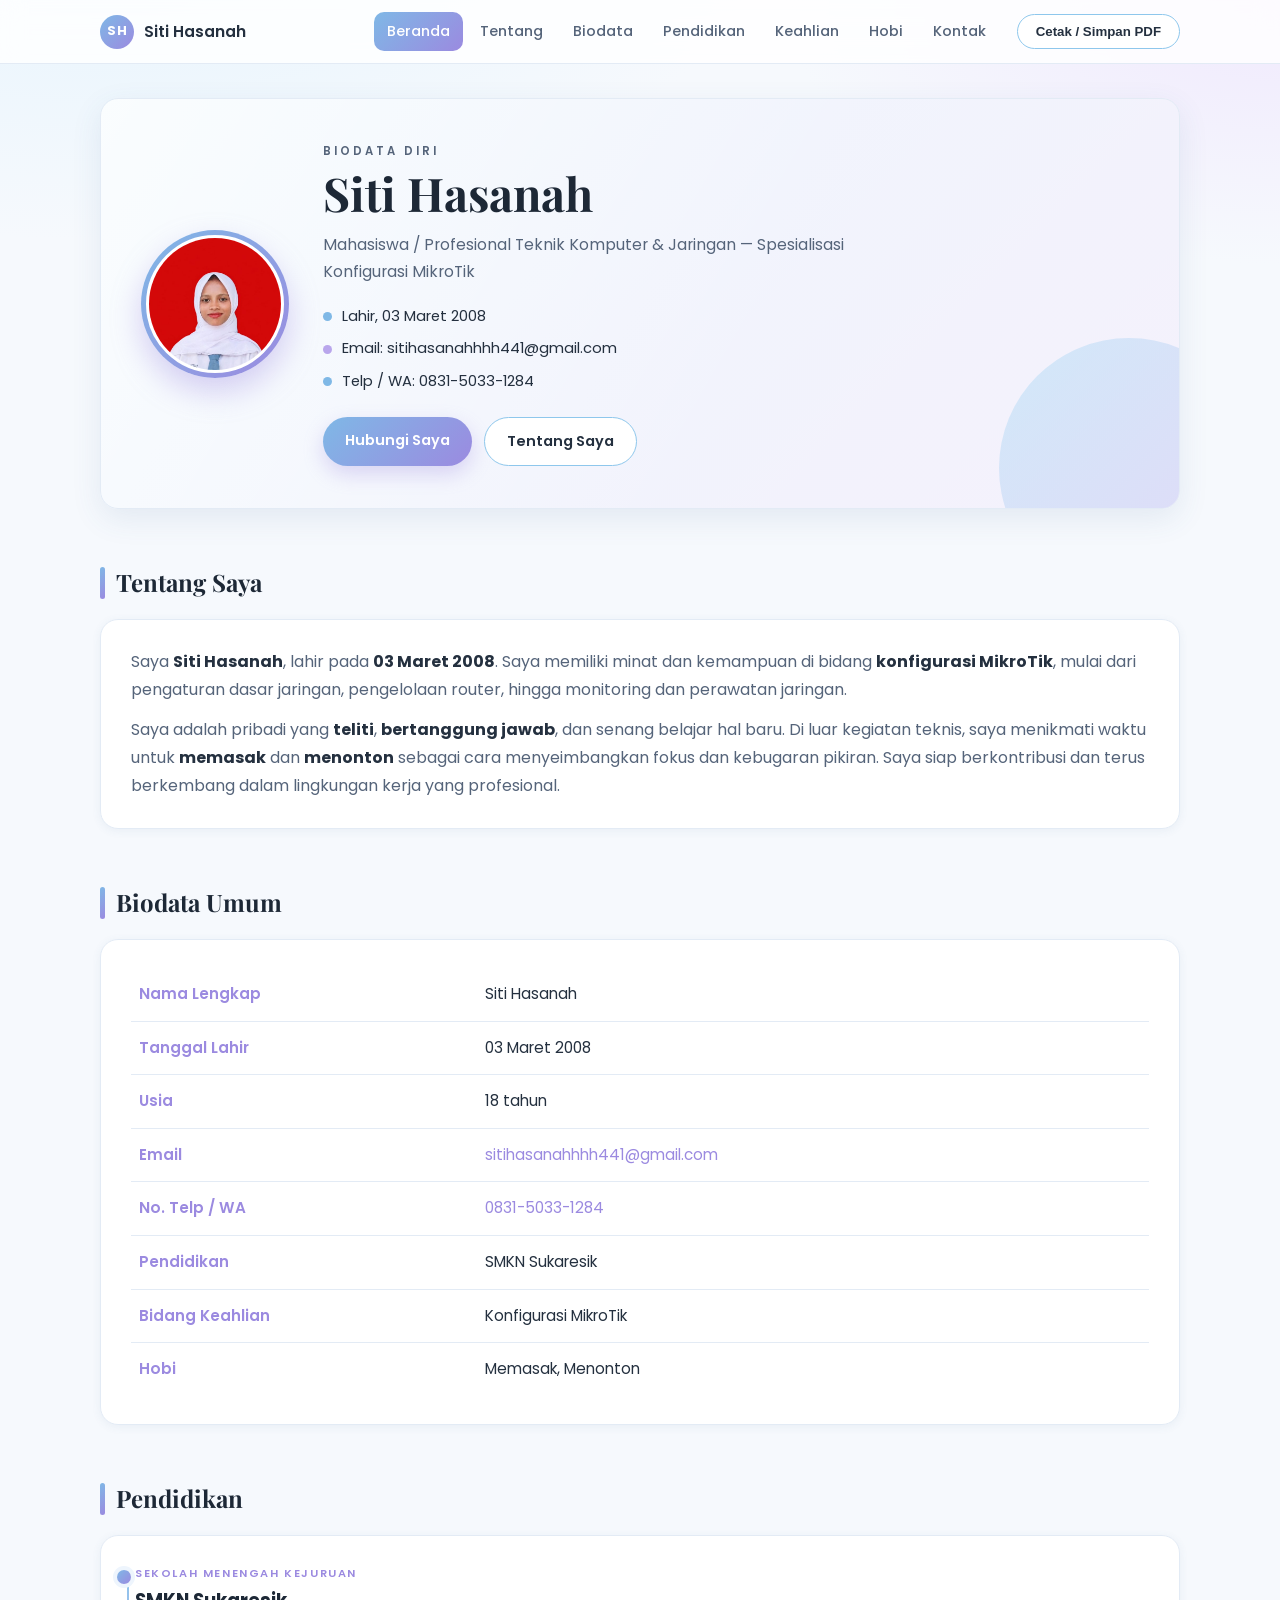
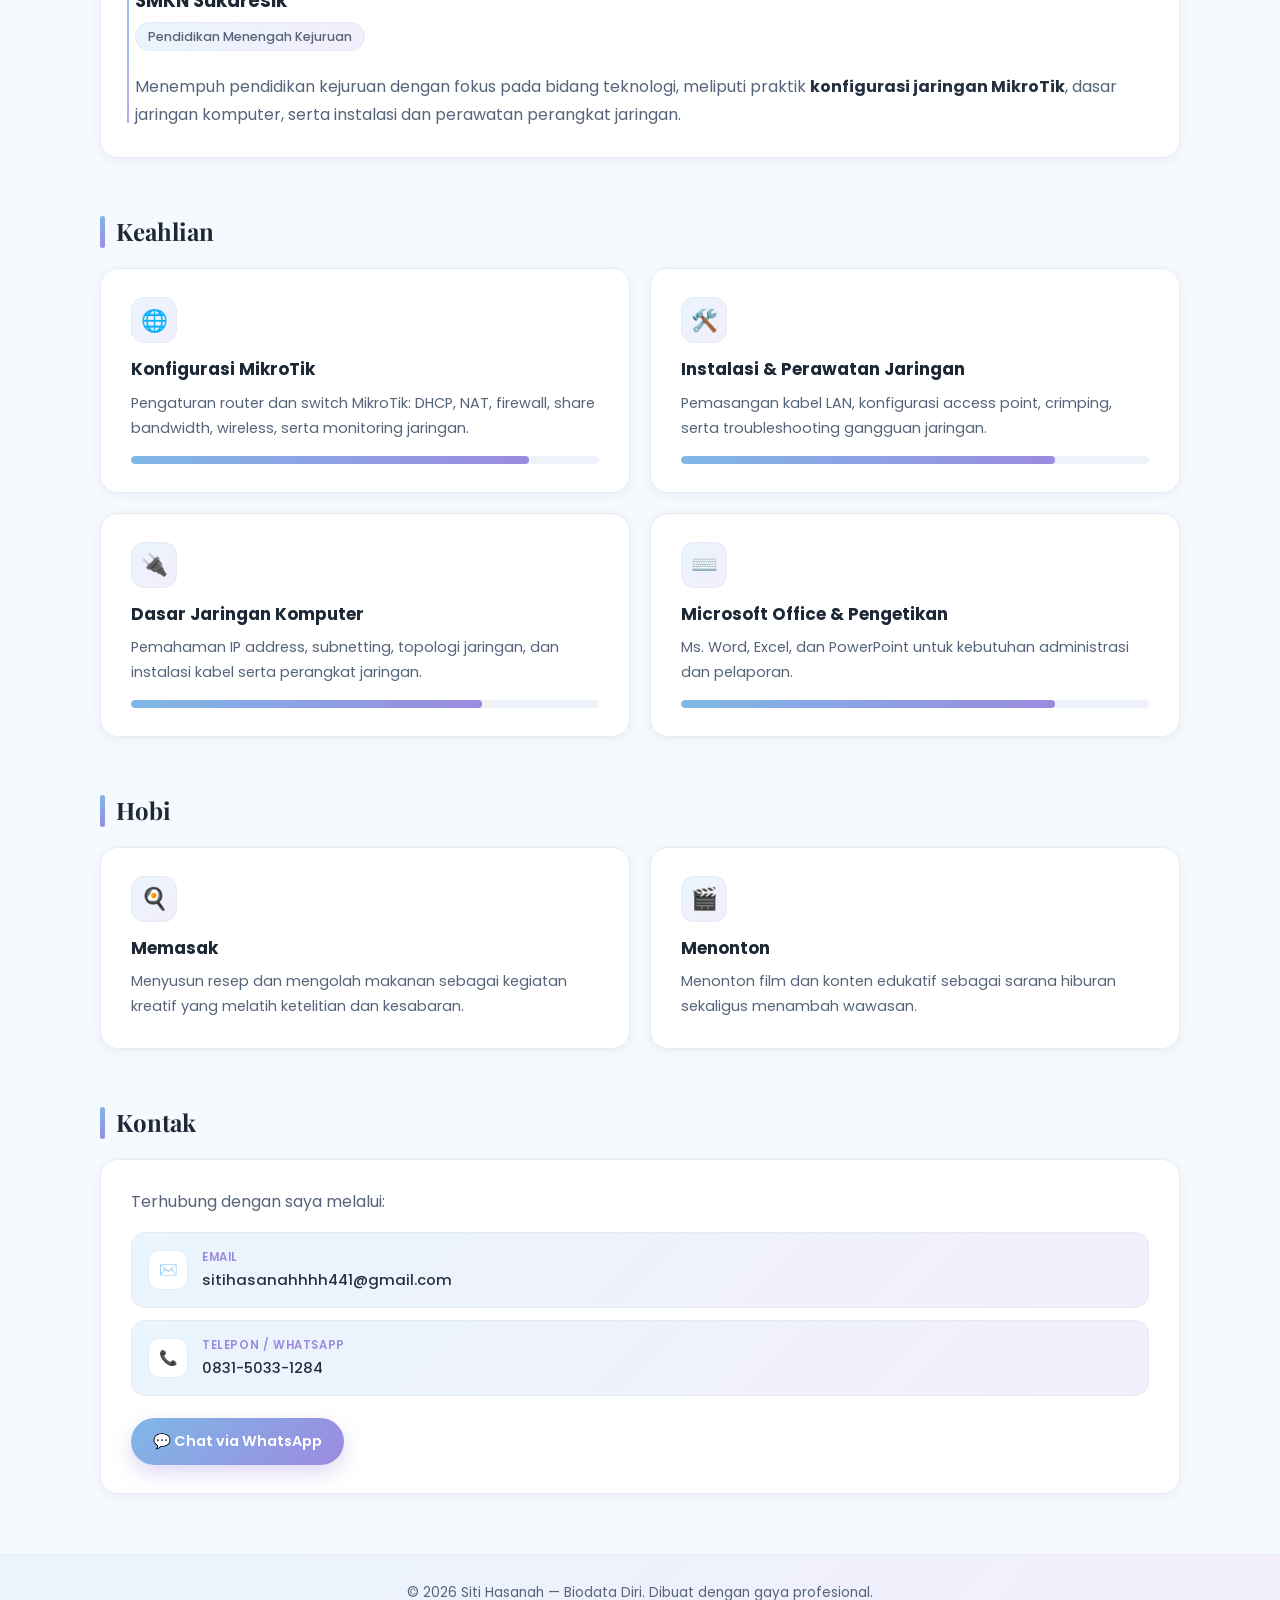
==== index.html @ 8070ae45 "Website biodata Siti Hasanah" ====
<!DOCTYPE html>
<html lang="id">
<head>
  <meta charset="UTF-8">
  <meta name="viewport" content="width=device-width, initial-scale=1.0">
  <meta name="description" content="Biodata resmi Siti Hasanah - Keahlian Konfigurasi MikroTik">
  <meta name="author" content="Siti Hasanah">
  <meta name="robots" content="index, follow">

  <!-- Open Graph / pratinjau saat link dibagikan -->
  <meta property="og:type" content="profile">
  <meta property="og:title" content="Biodata Diri | Siti Hasanah">
  <meta property="og:description" content="Biodata resmi Siti Hasanah — Keahlian Konfigurasi MikroTik.">
  <meta property="og:image" content="profil-web.jpg">
  <meta name="twitter:card" content="summary">

  <!-- Ikon tab browser (SVG, tanpa file tambahan) -->
  <link rel="icon" href="data:image/svg+xml,%3Csvg xmlns='http://www.w3.org/2000/svg' viewBox='0 0 64 64'%3E%3Cdefs%3E%3ClinearGradient id='g' x1='0' y1='0' x2='1' y2='1'%3E%3Cstop offset='0' stop-color='%237fb8e6'/%3E%3Cstop offset='1' stop-color='%239b8ae0'/%3E%3C/linearGradient%3E%3C/defs%3E%3Crect width='64' height='64' rx='14' fill='url(%23g)'/%3E%3Ctext x='32' y='43' font-family='Arial,sans-serif' font-size='28' font-weight='bold' fill='%23fff' text-anchor='middle'%3ESH%3C/text%3E%3C/svg%3E">

  <title>Biodata Diri | Siti Hasanah</title>
  <link rel="preconnect" href="https://fonts.googleapis.com">
  <link rel="preconnect" href="https://fonts.gstatic.com" crossorigin>
  <link href="https://fonts.googleapis.com/css2?family=Poppins:wght@300;400;500;600;700&family=Playfair+Display:wght@600;700&display=swap" rel="stylesheet">
  <link rel="stylesheet" href="style.css">
</head>
<body>

  <!-- ===== NAVBAR ===== -->
  <header class="navbar">
    <div class="container nav-inner">
      <a href="#profil" class="brand"><span class="brand-initials">SH</span> Siti Hasanah</a>
      <nav class="nav-links" id="navLinks">
        <a href="#profil" class="active">Beranda</a>
        <a href="#tentang">Tentang</a>
        <a href="#biodata">Biodata</a>
        <a href="#pendidikan">Pendidikan</a>
        <a href="#keahlian">Keahlian</a>
        <a href="#hobi">Hobi</a>
        <a href="#kontak">Kontak</a>
      </nav>
      <button class="btn btn-outline btn-print" onclick="window.print()">Cetak / Simpan PDF</button>
      <button class="nav-toggle" id="navToggle" aria-label="Buka menu">☰</button>
    </div>
  </header>

  <main class="container">

    <!-- ===== HERO / PROFIL ===== -->
    <section id="profil" class="hero card">
      <div class="hero-avatar">
        <img src="profil-web.jpg" alt="Foto profil Siti Hasanah" width="500" height="665">
      </div>
      <div class="hero-text">
        <p class="eyebrow">Biodata Diri</p>
        <h1>Siti Hasanah</h1>
        <p class="tagline">Mahasiswa / Profesional Teknik Komputer &amp; Jaringan — Spesialisasi Konfigurasi MikroTik</p>
        <ul class="hero-quick">
          <li><span class="dot dot-blue"></span>Lahir, 03 Maret 2008</li>
          <li><span class="dot dot-lilac"></span>Email: sitihasanahhhh441@gmail.com</li>
          <li><span class="dot dot-blue"></span>Telp / WA: 0831-5033-1284</li>
        </ul>
        <div class="hero-actions">
          <a href="#kontak" class="btn btn-gradient">Hubungi Saya</a>
          <a href="#tentang" class="btn btn-outline">Tentang Saya</a>
        </div>
      </div>
    </section>

    <!-- ===== TENTANG SAYA ===== -->
    <section id="tentang" class="section">
      <h2 class="section-title">Tentang Saya</h2>
      <div class="card">
        <p>
          Saya <strong>Siti Hasanah</strong>, lahir pada <strong>03 Maret 2008</strong>. Saya memiliki minat
          dan kemampuan di bidang <strong>konfigurasi MikroTik</strong>, mulai dari pengaturan
          dasar jaringan, pengelolaan router, hingga monitoring dan perawatan jaringan.
        </p>
        <p>
          Saya adalah pribadi yang <strong>teliti</strong>, <strong>bertanggung jawab</strong>, dan
          senang belajar hal baru. Di luar kegiatan teknis, saya menikmati waktu untuk
          <strong>memasak</strong> dan <strong>menonton</strong> sebagai cara menyeimbangkan
          fokus dan kebugaran pikiran. Saya siap berkontribusi dan terus berkembang
          dalam lingkungan kerja yang profesional.
        </p>
      </div>
    </section>

    <!-- ===== BIODATA UMUM ===== -->
    <section id="biodata" class="section">
      <h2 class="section-title">Biodata Umum</h2>
      <div class="card">
        <table class="bio-table">
          <tbody>
            <tr><th>Nama Lengkap</th><td>Siti Hasanah</td></tr>
            <tr><th>Tanggal Lahir</th><td>03 Maret 2008</td></tr>
            <tr><th>Usia</th><td>18 tahun</td></tr>
            <tr><th>Email</th><td><a href="mailto:sitihasanahhhh441@gmail.com">sitihasanahhhh441@gmail.com</a></td></tr>
            <tr><th>No. Telp / WA</th><td><a href="tel:+6283150331284">0831-5033-1284</a></td></tr>
            <tr><th>Pendidikan</th><td>SMKN Sukaresik</td></tr>
            <tr><th>Bidang Keahlian</th><td>Konfigurasi MikroTik</td></tr>
            <tr><th>Hobi</th><td>Memasak, Menonton</td></tr>
          </tbody>
        </table>
      </div>
    </section>

    <!-- ===== PENDIDIKAN ===== -->
    <section id="pendidikan" class="section">
      <h2 class="section-title">Pendidikan</h2>
      <div class="card timeline">

        <div class="timeline-item">
          <span class="timeline-dot"></span>
          <p class="timeline-label">Sekolah Menengah Kejuruan</p>
          <h3>SMKN Sukaresik</h3>
          <p class="timeline-meta">Pendidikan Menengah Kejuruan</p>
          <p>
            Menempuh pendidikan kejuruan dengan fokus pada bidang teknologi, meliputi
            praktik <strong>konfigurasi jaringan MikroTik</strong>, dasar jaringan komputer,
            serta instalasi dan perawatan perangkat jaringan.
          </p>
        </div>

      </div>
    </section>

    <!-- ===== KEAHLIAN ===== -->
    <section id="keahlian" class="section">
      <h2 class="section-title">Keahlian</h2>
      <div class="grid-2">
        <div class="card skill-card">
          <div class="skill-icon" aria-hidden="true">🌐</div>
          <h3>Konfigurasi MikroTik</h3>
          <p>Pengaturan router dan switch MikroTik: DHCP, NAT, firewall, share bandwidth, wireless, serta monitoring jaringan.</p>
          <div class="bar"><span style="width:85%"></span></div>
        </div>
        <div class="card skill-card">
          <div class="skill-icon" aria-hidden="true">🛠️</div>
          <h3>Instalasi &amp; Perawatan Jaringan</h3>
          <p>Pemasangan kabel LAN, konfigurasi access point, crimping, serta troubleshooting gangguan jaringan.</p>
          <div class="bar"><span style="width:80%"></span></div>
        </div>
        <div class="card skill-card">
          <div class="skill-icon" aria-hidden="true">🔌</div>
          <h3>Dasar Jaringan Komputer</h3>
          <p>Pemahaman IP address, subnetting, topologi jaringan, dan instalasi kabel serta perangkat jaringan.</p>
          <div class="bar"><span style="width:75%"></span></div>
        </div>
        <div class="card skill-card">
          <div class="skill-icon" aria-hidden="true">⌨️</div>
          <h3>Microsoft Office &amp; Pengetikan</h3>
          <p>Ms. Word, Excel, dan PowerPoint untuk kebutuhan administrasi dan pelaporan.</p>
          <div class="bar"><span style="width:80%"></span></div>
        </div>
      </div>
    </section>

    <!-- ===== HOBI ===== -->
    <section id="hobi" class="section">
      <h2 class="section-title">Hobi</h2>
      <div class="grid-2">
        <div class="card hobby-card">
          <div class="skill-icon" aria-hidden="true">🍳</div>
          <h3>Memasak</h3>
          <p>Menyusun resep dan mengolah makanan sebagai kegiatan kreatif yang melatih ketelitian dan kesabaran.</p>
        </div>
        <div class="card hobby-card">
          <div class="skill-icon" aria-hidden="true">🎬</div>
          <h3>Menonton</h3>
          <p>Menonton film dan konten edukatif sebagai sarana hiburan sekaligus menambah wawasan.</p>
        </div>
      </div>
    </section>

    <!-- ===== KONTAK ===== -->
    <section id="kontak" class="section">
      <h2 class="section-title">Kontak</h2>
      <div class="card contact-card">
        <p>Terhubung dengan saya melalui:</p>
        <div class="contact-list">
          <a class="contact-item" href="mailto:sitihasanahhhh441@gmail.com">
            <span class="contact-icon" aria-hidden="true">✉️</span>
            <span><small>Email</small>sitihasanahhhh441@gmail.com</span>
          </a>
          <a class="contact-item" href="tel:+6283150331284">
            <span class="contact-icon" aria-hidden="true">📞</span>
            <span><small>Telepon / WhatsApp</small>0831-5033-1284</span>
          </a>
        </div>
        <a href="https://wa.me/6283150331284" class="btn btn-gradient" target="_blank" rel="noopener">💬 Chat via WhatsApp</a>
      </div>
    </section>

  </main>

  <footer class="footer">
    <div class="container">
      <p>© <span id="year"></span> Siti Hasanah — Biodata Diri. Dibuat dengan gaya profesional.</p>
    </div>
  </footer>

  <script>
    (function () {
      // Tahun otomatis di footer
      var year = document.getElementById('year');
      if (year) year.textContent = new Date().getFullYear();

      // Menu mobile
      var toggle = document.getElementById('navToggle');
      var links = document.getElementById('navLinks');
      if (toggle && links) {
        toggle.addEventListener('click', function () {
          var open = links.classList.toggle('show');
          toggle.setAttribute('aria-expanded', open ? 'true' : 'false');
        });
      }

      // Penanda menu aktif saat halaman digulir
      var navAnchors = document.querySelectorAll('.nav-links a');
      if ('IntersectionObserver' in window) {
        var observer = new IntersectionObserver(function (entries) {
          entries.forEach(function (e) {
            if (e.isIntersecting) {
              navAnchors.forEach(function (a) {
                a.classList.toggle('active', a.getAttribute('href') === '#' + e.target.id);
              });
            }
          });
        }, { rootMargin: '-45% 0px -50% 0px' });
        document.querySelectorAll('section[id]').forEach(function (s) { observer.observe(s); });
      }

      // Tutup menu setelah memilih tautan (tampilan HP)
      navAnchors.forEach(function (a) {
        a.addEventListener('click', function () {
          if (links) links.classList.remove('show');
        });
      });
    })();
  </script>

</body>
</html>
---- style.css ----
/* =========================================================
   Biodata Diri — Siti Hasanah
   Tema: Formal, profesional, gradasi baby blue & lilac
   ========================================================= */

:root {
  --baby-blue:      #bfe3f7;
  --baby-blue-deep: #8ec7ec;
  --lilac:          #d9ccf5;
  --lilac-deep:     #b9a6ec;
  --sky:            #7fb8e6;
  --violet:         #9b8ae0;
  --mist:           #f6f9fd;
  --ink:            #24303f;
  --ink-soft:       #55647a;
  --line:           #e3ebf5;
  --white:          #ffffff;

  --grad-main:  linear-gradient(135deg, #bfe3f7 0%, #cdd8f7 45%, #d9ccf5 100%);
  --grad-soft:  linear-gradient(135deg, #eaf5fd 0%, #f3eefc 100%);
  --grad-btn:   linear-gradient(135deg, #7fb8e6 0%, #9b8ae0 100%);
  --shadow-sm:  0 2px 10px rgba(63, 94, 145, .07);
  --shadow:     0 10px 30px rgba(63, 94, 145, .10);
  --radius:     18px;
}

* { margin: 0; padding: 0; box-sizing: border-box; }

html { scroll-behavior: smooth; }

body {
  font-family: 'Poppins', 'Segoe UI', Arial, sans-serif;
  color: var(--ink);
  background:
    radial-gradient(1100px 520px at 8% -8%, #e6f4fd 0%, transparent 60%),
    radial-gradient(900px 480px at 100% 0%, #f0e9fd 0%, transparent 55%),
    var(--mist);
  background-attachment: fixed;
  line-height: 1.75;
  font-size: 16px;
  -webkit-font-smoothing: antialiased;
}

.container { width: min(1080px, 92%); margin: 0 auto; }

a { color: var(--violet); text-decoration: none; }
a:hover { text-decoration: underline; }

/* ================= NAVBAR ================= */
.navbar {
  position: sticky; top: 0; z-index: 50;
  background: rgba(255, 255, 255, .82);
  backdrop-filter: blur(12px);
  border-bottom: 1px solid var(--line);
}
.nav-inner { display: flex; align-items: center; gap: 18px; padding: 12px 0; }

.brand {
  display: flex; align-items: center; gap: 10px;
  font-weight: 600; color: var(--ink); font-size: .98rem;
  white-space: nowrap;
}
.brand:hover { text-decoration: none; }
.brand-initials {
  display: grid; place-items: center;
  width: 34px; height: 34px; border-radius: 50%;
  background: var(--grad-btn); color: #fff;
  font-size: .8rem; font-weight: 700; letter-spacing: .5px;
}

.nav-links { display: flex; gap: 4px; margin-left: auto; }
.nav-links a {
  padding: 7px 13px; border-radius: 10px;
  color: var(--ink-soft); font-size: .9rem; font-weight: 500;
  transition: .22s ease;
}
.nav-links a:hover { color: var(--ink); background: var(--grad-soft); text-decoration: none; }
.nav-links a.active { color: #fff; background: var(--grad-btn); }

.nav-toggle {
  display: none; margin-left: auto;
  background: var(--white); border: 1px solid var(--line);
  border-radius: 10px; padding: 6px 12px; font-size: 1.1rem;
  color: var(--ink); cursor: pointer;
}

/* ================= BUTTONS ================= */
.btn {
  display: inline-block; padding: 11px 22px; border-radius: 999px;
  font-size: .9rem; font-weight: 600; border: none; cursor: pointer;
  transition: transform .2s ease, box-shadow .2s ease, background .2s ease;
  text-align: center;
}
.btn:hover { text-decoration: none; transform: translateY(-2px); }

.btn-gradient {
  background: var(--grad-btn); color: #fff;
  box-shadow: 0 8px 20px rgba(155, 138, 224, .32);
}
.btn-gradient:hover { box-shadow: 0 12px 26px rgba(155, 138, 224, .42); }

.btn-outline {
  background: var(--white); color: var(--ink);
  border: 1.5px solid var(--baby-blue-deep);
}
.btn-outline:hover { background: var(--grad-soft); }

.btn-print { padding: 9px 18px; font-size: .83rem; white-space: nowrap; }

/* ================= CARD ================= */
.card {
  background: var(--white);
  border: 1px solid var(--line);
  border-radius: var(--radius);
  box-shadow: var(--shadow-sm);
  padding: 28px 30px;
}

/* ================= HERO ================= */
.hero {
  margin-top: 34px;
  display: flex; align-items: center; gap: 34px;
  padding: 42px 40px;
  background:
    linear-gradient(120deg, rgba(255,255,255,.92) 0%, rgba(255,255,255,.72) 60%),
    var(--grad-main);
  box-shadow: var(--shadow);
  position: relative; overflow: hidden;
}
.hero::after {
  content: ""; position: absolute; right: -80px; bottom: -90px;
  width: 260px; height: 260px; border-radius: 50%;
  background: linear-gradient(135deg, rgba(191,227,247,.65), rgba(217,204,245,.65));
}

.hero-avatar {
  flex: 0 0 148px; width: 148px; height: 148px; border-radius: 50%;
  position: relative; z-index: 1;
  padding: 5px;
  background: var(--grad-btn);
  box-shadow: 0 14px 30px rgba(155, 138, 224, .38);
}
.hero-avatar img {
  width: 100%; height: 100%; border-radius: 50%;
  object-fit: cover; object-position: center top;
  display: block; background: #fff;
  border: 3px solid #fff;
}

.hero-text { position: relative; z-index: 1; }
.eyebrow {
  text-transform: uppercase; letter-spacing: 3px;
  font-size: .72rem; font-weight: 600; color: var(--violet);
}
.hero-text h1 {
  font-family: 'Playfair Display', Georgia, serif;
  font-size: clamp(2rem, 4.4vw, 2.9rem);
  line-height: 1.15; margin: 6px 0 10px; color: #1d2836;
}
.tagline { color: var(--ink-soft); font-size: .98rem; max-width: 60ch; }

.hero-quick { list-style: none; margin: 18px 0 22px; display: grid; gap: 7px; }
.hero-quick li { display: flex; align-items: center; gap: 10px; font-size: .92rem; color: var(--ink); }
.dot { width: 9px; height: 9px; border-radius: 50%; flex: 0 0 auto; }
.dot-blue { background: var(--sky); }
.dot-lilac { background: var(--lilac-deep); }

.hero-actions { display: flex; gap: 12px; flex-wrap: wrap; }

/* ================= SECTIONS ================= */
.section { margin-top: 52px; }

.section-title {
  font-family: 'Playfair Display', Georgia, serif;
  font-size: 1.5rem; color: #1d2836;
  margin-bottom: 16px; padding-left: 16px;
  position: relative;
}
.section-title::before {
  content: ""; position: absolute; left: 0; top: 6px; bottom: 4px;
  width: 5px; border-radius: 4px; background: var(--grad-btn);
}

.card p + p { margin-top: 12px; }
.card p { color: var(--ink-soft); }
.card strong { color: var(--ink); }

/* ================= TABEL BIODATA ================= */
.bio-table { width: 100%; border-collapse: collapse; }
.bio-table tr + tr { border-top: 1px solid var(--line); }
.bio-table th, .bio-table td { padding: 13px 8px; text-align: left; vertical-align: top; font-size: .95rem; }
.bio-table th {
  width: 34%; color: var(--violet); font-weight: 600; white-space: nowrap;
}
.bio-table td { color: var(--ink); }

/* ================= PENDIDIKAN (TIMELINE) ================= */
.timeline { padding-left: 34px; position: relative; }
.timeline::before {
  content: ""; position: absolute; left: 26px; top: 34px; bottom: 34px;
  width: 2px; border-radius: 2px;
  background: linear-gradient(180deg, var(--baby-blue-deep), var(--lilac-deep));
}
.timeline-item { position: relative; }
.timeline-dot {
  position: absolute; left: -18px; top: 6px;
  width: 14px; height: 14px; border-radius: 50%;
  background: var(--grad-btn);
  box-shadow: 0 0 0 4px #eef5fd;
}
.timeline-label {
  text-transform: uppercase; letter-spacing: 1.6px;
  font-size: .7rem; font-weight: 600; color: var(--violet) !important;
}
.timeline-item h3 { font-size: 1.15rem; color: #1d2836; margin: 2px 0 4px; }
.timeline-meta {
  display: inline-block; font-size: .78rem; font-weight: 500;
  color: var(--ink-soft) !important;
  background: var(--grad-soft); border: 1px solid var(--line);
  border-radius: 999px; padding: 3px 12px; margin-bottom: 10px;
}

/* ================= GRID & SKILL ================= */
.grid-2 { display: grid; grid-template-columns: repeat(2, 1fr); gap: 20px; }

.skill-card, .hobby-card { transition: transform .25s ease, box-shadow .25s ease; }
.skill-card:hover, .hobby-card:hover {
  transform: translateY(-4px);
  box-shadow: 0 16px 34px rgba(120, 150, 210, .18);
  border-color: var(--baby-blue);
}

.skill-icon {
  width: 46px; height: 46px; border-radius: 13px;
  display: grid; place-items: center; font-size: 1.35rem;
  background: var(--grad-soft); border: 1px solid var(--line);
  margin-bottom: 12px;
}
.skill-card h3, .hobby-card h3 { font-size: 1.06rem; margin-bottom: 6px; color: #1d2836; }
.skill-card p, .hobby-card p { color: var(--ink-soft); font-size: .9rem; }

.bar {
  margin-top: 14px; height: 8px; border-radius: 999px;
  background: #eef3fa; overflow: hidden;
}
.bar span {
  display: block; height: 100%; border-radius: 999px;
  background: var(--grad-btn);
}

/* ================= KONTAK ================= */
.contact-card { text-align: left; }
.contact-list { display: grid; gap: 12px; margin: 16px 0 22px; }
.contact-item {
  display: flex; align-items: center; gap: 14px;
  padding: 14px 16px; border-radius: 14px;
  background: var(--grad-soft); border: 1px solid var(--line);
  color: var(--ink); font-weight: 500; font-size: .93rem;
  transition: .2s ease;
}
.contact-item:hover { text-decoration: none; border-color: var(--baby-blue-deep); transform: translateX(4px); }
.contact-icon {
  width: 40px; height: 40px; border-radius: 11px; flex: 0 0 auto;
  display: grid; place-items: center; background: #fff; border: 1px solid var(--line);
}
.contact-item small {
  display: block; font-size: .72rem; letter-spacing: .6px;
  text-transform: uppercase; color: var(--violet); font-weight: 600;
}

/* ================= FOOTER ================= */
.footer {
  margin-top: 60px; padding: 26px 0;
  background: linear-gradient(135deg, #eaf5fd 0%, #f3eefc 100%);
  border-top: 1px solid var(--line);
  text-align: center;
}
.footer p { color: var(--ink-soft); font-size: .85rem; }

/* ================= RESPONSIVE ================= */
@media (max-width: 860px) {
  .nav-links {
    display: none; position: absolute; top: 100%; left: 0; right: 0;
    flex-direction: column; gap: 0; padding: 10px 6%;
    background: #fff; border-bottom: 1px solid var(--line);
    box-shadow: var(--shadow-sm);
  }
  .nav-links.show { display: flex; }
  .nav-links a { padding: 11px 12px; }
  .nav-toggle { display: block; }
  .btn-print { display: none; }
  .hero { flex-direction: column; text-align: center; padding: 34px 24px; }
  .hero-quick { justify-items: center; }
  .hero-actions { justify-content: center; }
  .grid-2 { grid-template-columns: 1fr; }
}

@media (max-width: 520px) {
  .bio-table th { width: 42%; font-size: .85rem; }
  .bio-table td { font-size: .88rem; }
  .card { padding: 22px 20px; }
}

/* ================= ANIMASI MASUK ================= */
@media (prefers-reduced-motion: no-preference) {
  .hero, .section {
    animation: naik .7s ease both;
  }
  .section:nth-of-type(2) { animation-delay: .08s; }
  .section:nth-of-type(3) { animation-delay: .16s; }
  .section:nth-of-type(4) { animation-delay: .24s; }
  @keyframes naik {
    from { opacity: 0; transform: translateY(14px); }
    to   { opacity: 1; transform: translateY(0); }
  }
}

/* ================= PRINT / PDF ================= */
@media print {
  body { background: #fff; font-size: 12px; }
  .navbar, .btn, .footer { display: none !important; }
  .hero, .section { animation: none !important; }
  .hero-avatar { box-shadow: none; }
  .card, .hero { box-shadow: none; border: 1px solid #d8e2ef; }
  .hero { background: #fff; }
  .section { margin-top: 22px; page-break-inside: avoid; }
  a { color: var(--ink); text-decoration: none; }
}
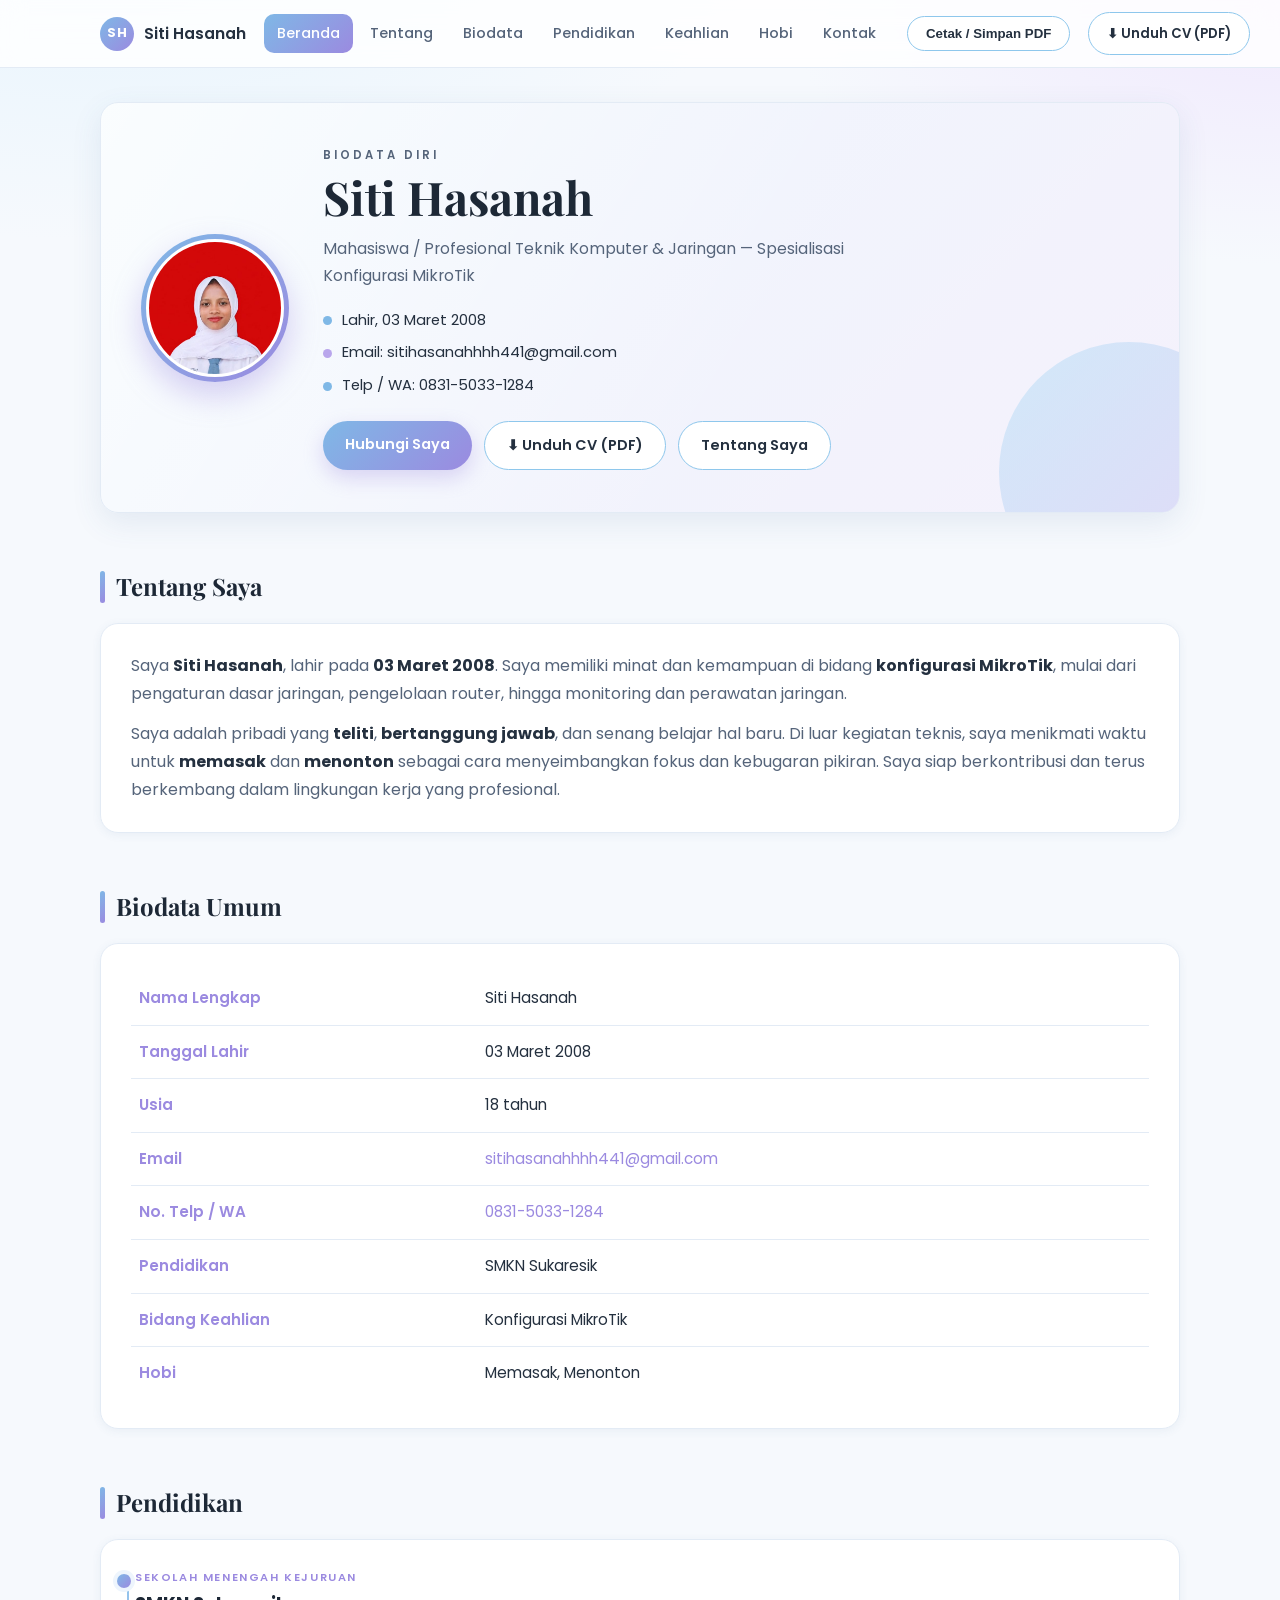
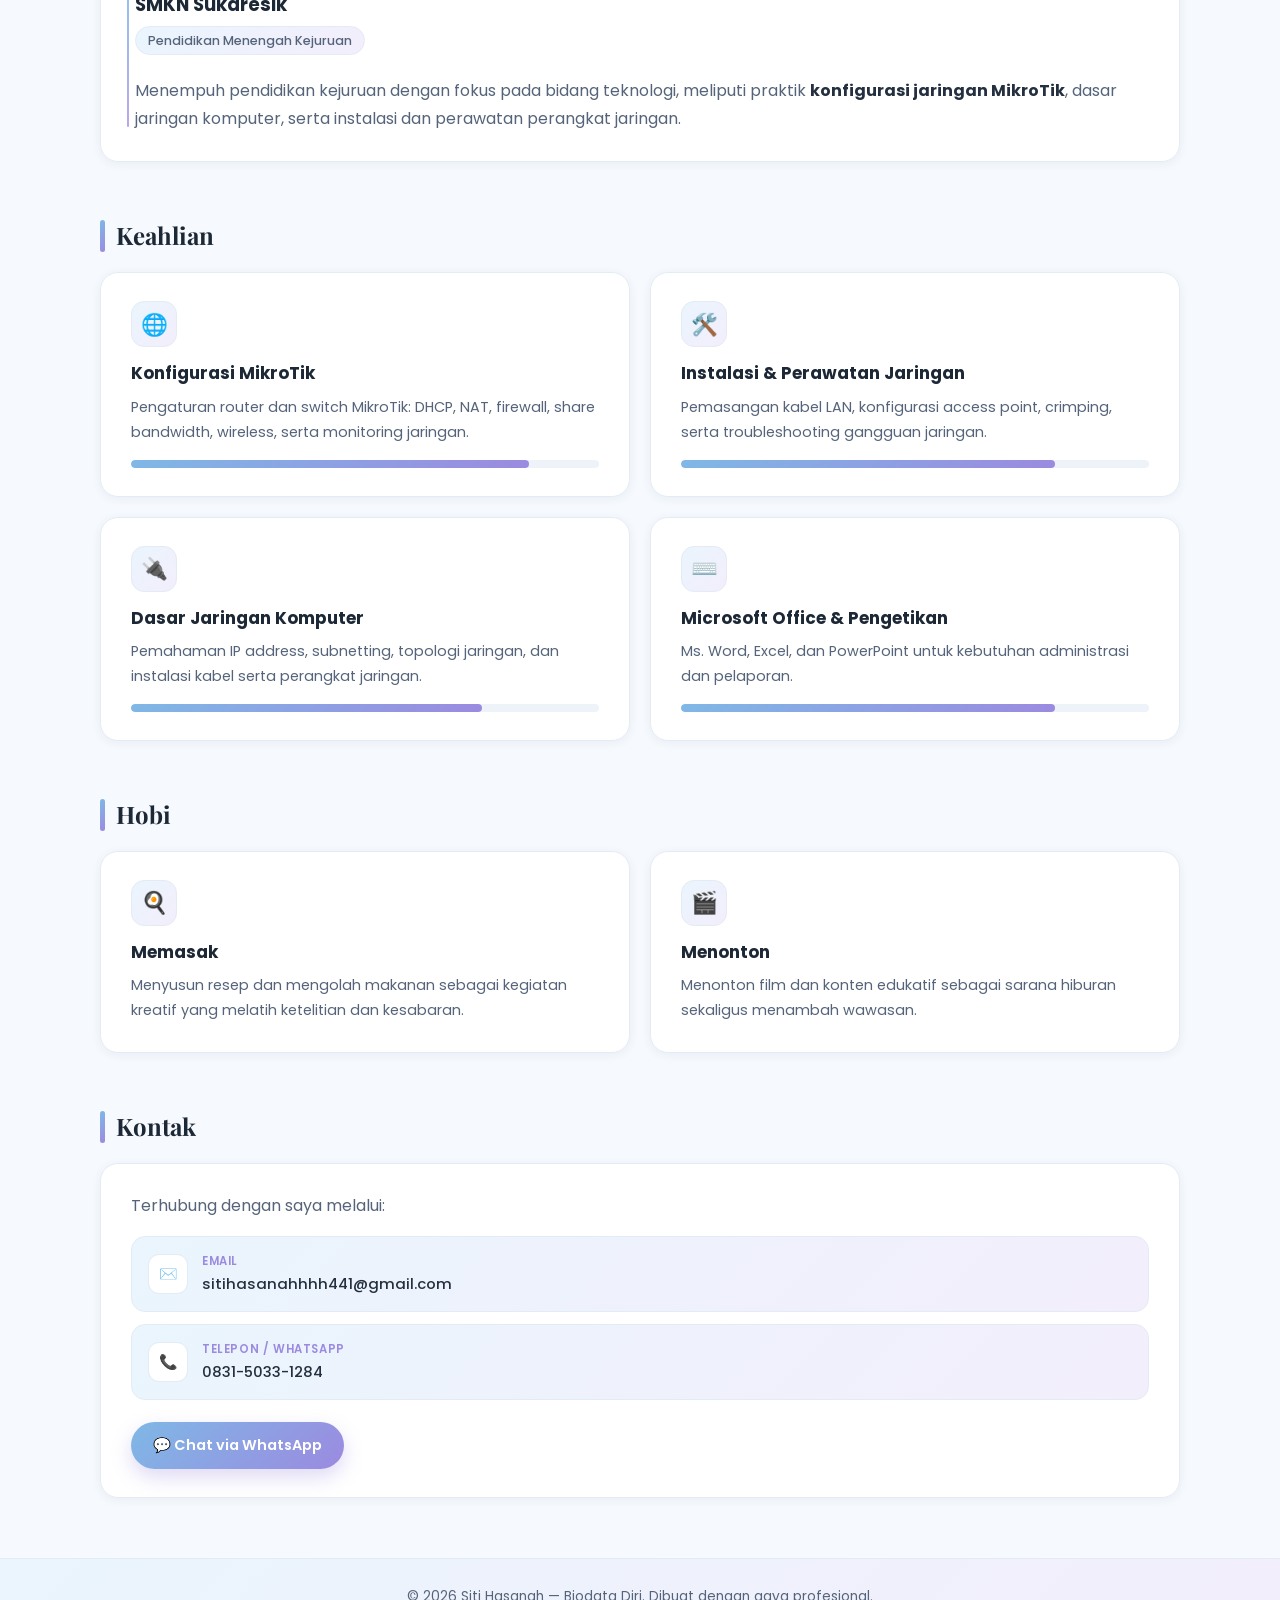
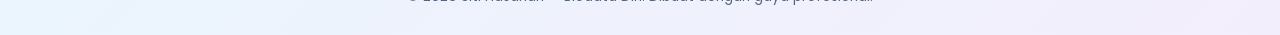
==== commit 44e6a510: "Tambahkan tombol unduh CV PDF di website" ====
--- a/index.html
+++ b/index.html
@@ -39,6 +39,7 @@
         <a href="#kontak">Kontak</a>
       </nav>
       <button class="btn btn-outline btn-print" onclick="window.print()">Cetak / Simpan PDF</button>
+      <a href="CV-Siti-Hasanah.pdf" download class="btn btn-outline btn-print btn-download">⬇ Unduh CV (PDF)</a>
       <button class="nav-toggle" id="navToggle" aria-label="Buka menu">☰</button>
     </div>
   </header>
@@ -61,6 +62,7 @@
         </ul>
         <div class="hero-actions">
           <a href="#kontak" class="btn btn-gradient">Hubungi Saya</a>
+          <a href="CV-Siti-Hasanah.pdf" download class="btn btn-outline">⬇ Unduh CV (PDF)</a>
           <a href="#tentang" class="btn btn-outline">Tentang Saya</a>
         </div>
       </div>
--- a/style.css
+++ b/style.css
@@ -106,6 +106,7 @@
 .btn-outline:hover { background: var(--grad-soft); }
 
 .btn-print { padding: 9px 18px; font-size: .83rem; white-space: nowrap; }
+.btn-download { white-space: nowrap; }
 
 /* ================= CARD ================= */
 .card {
